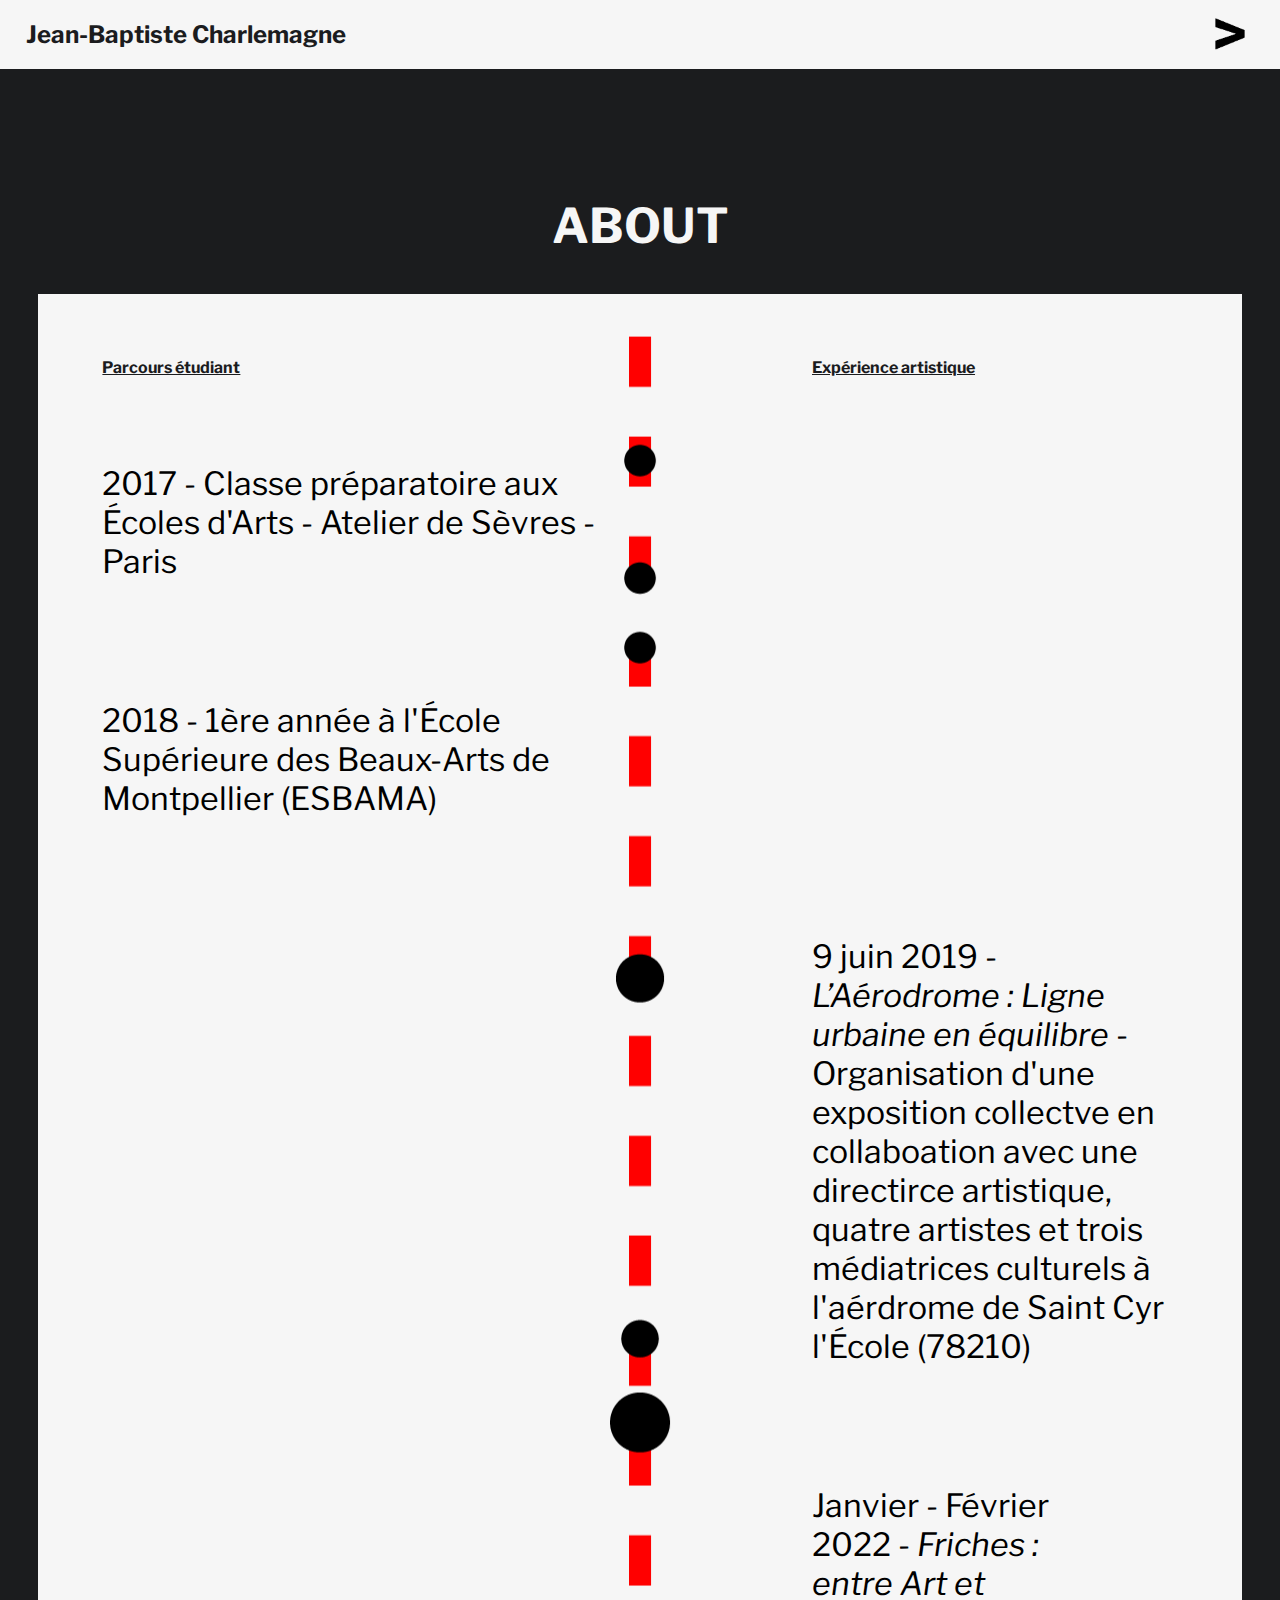
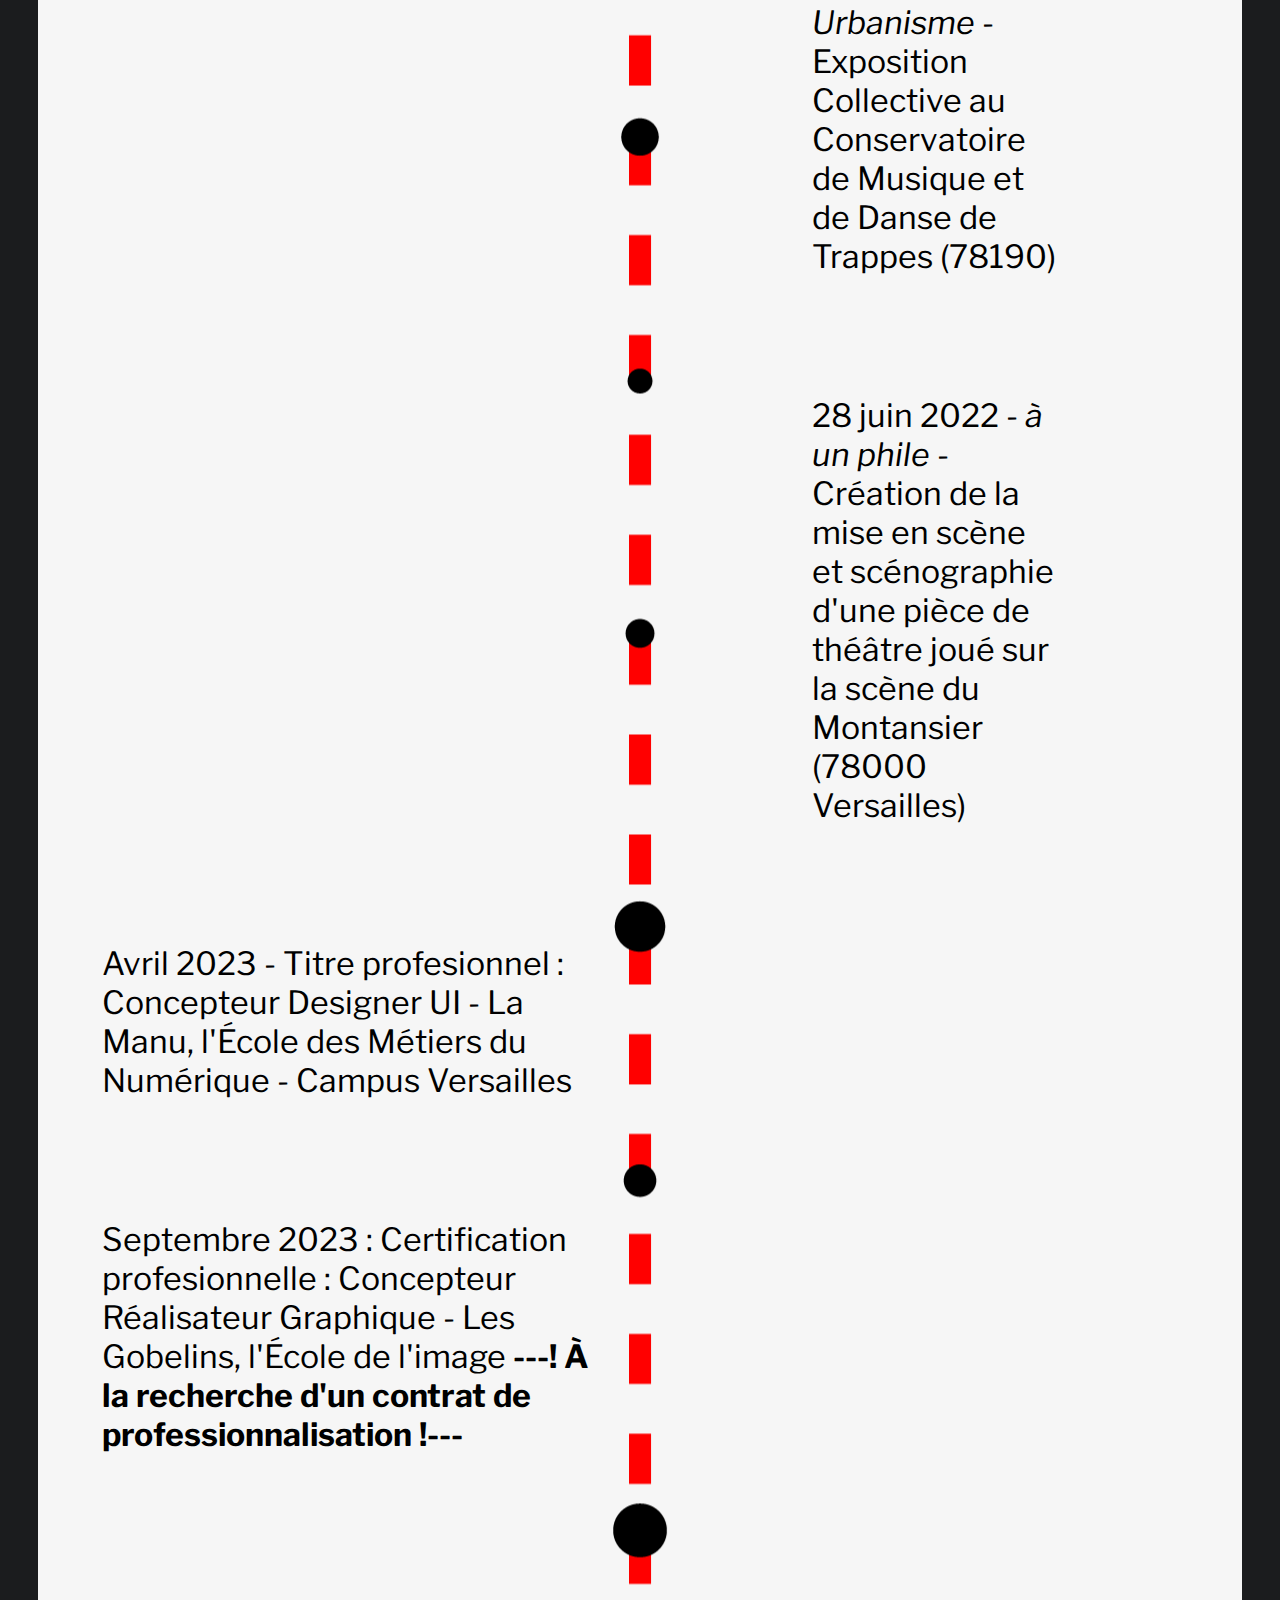
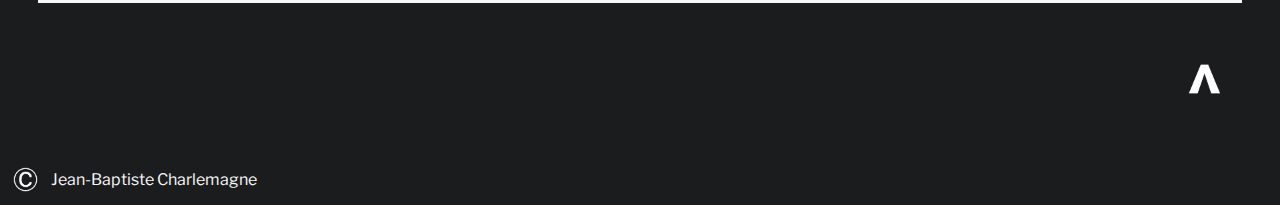
==== about.html @ 055cbf32 "portfolio_import1" ====
<!DOCTYPE html>
<html lang="en">
<head>
    <meta charset="UTF-8">
    <meta http-equiv="X-UA-Compatible" content="IE=edge">
    <meta name="viewport" content="width=device-width, initial-scale=1.0">
    <title>Jean-Baptiste_Charlemagne_ABOUT</title>
    <link rel="icon" type="image/x-icon" href="assets/favicon.png">
    <link rel="preconnect" href="https://fonts.googleapis.com"> 
    <link rel="preconnect" href="https://fonts.gstatic.com" crossorigin> 
    <link href="https://fonts.googleapis.com/css2?family=Libre+Franklin:ital,wght@0,100;0,200;0,300;0,400;0,500;0,600;0,700;0,800;0,900;1,100;1,200;1,300;1,400;1,500;1,600;1,700;1,800;1,900&display=swap" rel="stylesheet">
    <link rel="stylesheet" href="style.css">
</head>
<body id="about">
    <header id="TOP">
        <a class="retourindex" href="index.html"><h1>Jean-Baptiste Charlemagne</h1></a>
        <a href="nav.html">
            <img src="assets/fleches_nav/droite_black.png" alt="cliquer pour ouvrir le menu" class="fleches_nav">
        </a>
    </header>

    <main>
        <h2>ABOUT</h2>
        <div id="about_fond" class="container_about">
            <h2 class="p1 h2_about"><u>Parcours étudiant</u></h2>
            <h2 class="p2 h2_about"><u>Expérience artistique</u></h2>
            <p class="p3">2017 - Classe préparatoire aux Écoles d'Arts - Atelier de Sèvres - Paris</p>
            <p class="p4">2018 - 1ère année à l'École Supérieure des Beaux-Arts de Montpellier (ESBAMA)</p>
            <p class="p5">9 juin 2019 -  <i>L’Aérodrome : Ligne urbaine en équilibre</i> - Organisation d'une exposition collectve en collaboation avec une directirce artistique, quatre artistes et trois médiatrices culturels à l'aérdrome de Saint Cyr l'École (78210)</p>
            <p class="p6">Janvier - Février 2022 - <i>Friches : entre Art et Urbanisme</i> - Exposition Collective au Conservatoire de Musique et de Danse de Trappes (78190)</p>
            <p class="p7">28 juin 2022 - <i>à un phile</i> - Création de la mise en scène et scénographie d'une pièce de théâtre joué sur la scène du Montansier (78000 Versailles)</p>
            <p class="p8">Avril 2023 - Titre profesionnel : Concepteur Designer UI - La Manu, l'École des Métiers du Numérique - Campus Versailles</p>
            <p class="p9">Septembre 2023 : Certification profesionnelle : Concepteur Réalisateur Graphique - Les Gobelins, l'École de l'image <strong>---! À la recherche d'un contrat de professionnalisation !---</strong></p>
        </div>
       
    <footer>
        <a href="#TOP" class="retourHaut">
            <img src="assets/fleches_nav/haut_white.png" alt="cliquer retourner en haut de la page" class="fleches_nav">
        </a>
        <div class="copyright">
            <img src="assets/copyright/copyright_white.png" alt="symobole copyright" class="symboleCopyright">
            <p>Jean-Baptiste Charlemagne</p>
        </div>
    </footer>

        
    </main>
</body>
</html>
---- style.css ----
body {
    padding: 0;
    margin: 0;
    background-color: #1B1C1E;
    font-family: 'Libre Franklin', sans-serif;
    width: 100vw;

}




        /* HEADER TOUTES LES PAGES */

header {
        display: flex;
        justify-content: space-between;
        align-items: center;
        background-color: #F6F6F6;
        padding: 2%;
        height: 2vh;
}

h1 {
        font-size: 1.5rem;
        color: #1B1C1E;
}
    
.fleches_nav {
        width: 50px;
        margin: 1%;
}

@media only screen and (max-width: 400px) { 
	h1 {
        font-size: 0.1em;
    }
    .fleches_nav {
    width: 30px;
    margin: 3%;
    }
}

@media only screen and (max-width : 980px) {
	h1 {
        font-size: 1.5rem;
    }
    .fleches_nav {
    width: 40px;
    margin: 2%;
    }
}


    /* Header : Retour à l'index par jbc */

/* unvisited link */
.retourindex:link {
    color: #1B1C1E;
    text-decoration: none;
}
  
  /* visited link */
.retourindex:visited {
    color: #1B1C1E;
    text-decoration: none;
}
  
  /* mouse over link */
.retourindex:hover {
    color: #1B1C1E;
    text-decoration: none;
}
  
  /* selected link */
.retourindex:active {
    color: #1B1C1E;
    text-decoration: none;
}



        /* INTRO TOUTES LES PAGES */

h2 {
    margin:0;
    margin-top: 10%;
    margin-bottom: 2%;
    padding: 0;
    font-size: 3rem;
    color: #F6F6F6;
    text-align: center;
}

.textePresentation {
    margin:0;
    padding: 0;
    font-size: 1rem;
    color: #F6F6F6;
    text-align: center;
    margin-bottom: 1%;
}

.textePresentation_fin {
    margin-bottom: 10%;
}

h3 {
    color: #F6F6F6;
    margin-left: 22%;
    font-size: 1em;
}





        /* INDEX */

.welcome {
    width: 100vw;
    height: 98vh;
    background-image: url(assets/background_index/background_index.png);
    background-size: contain;
    background-repeat: no-repeat;
    background-position: center;
    opacity: 0.7;
    display: flex;
    justify-content: center;
    align-items: center;
}

.jpgCorner {
    position: absolute;
    background-color:#1B1C1E;
    -webkit-box-shadow: 0px 6px 6px 1px rgba(0,0,0,0.78); 
    box-shadow: 0px 6px 6px 1px rgba(0,0,0,0.78);
    opacity: 0.9;
    width: 50%;
    display: flex;
    flex-direction: column;
    justify-content: center;
    padding: 3%;
    

}

.acceuil_titre {
    color: #F6F6F6;
    font-size: 5em;
    text-align: center;
    margin:0;
}

.acceuil_texte {
    color: #F6F6F6;
    font-size: 1em;
    text-align: center;
}

@media only screen and (max-width: 400px) { 
	.acceuil_titre { 
		font-size: 1em;
	}
}

@media only screen and (max-width : 980px) {
    .acceuil_titre { 
		font-size: 2em;
	}
}










        /* NAV */

nav {
    background-color: #1B1C1E;
    display: flex;
    align-items: center;
    justify-content: center;
}

a {
    color: #F6F6F6;
}

a:link {
    text-decoration: none;
    color: #F6F6F6;
}

ul {
    list-style-type: none;
    display: flex;
    flex-direction: column;
    font-size: 5rem;
    text-align: center;
    line-height: 5rem;
}

/* hover link */
.navlink:hover {
  font-size: 7rem;  
}

/* visited link */
.navlink:visited {
    color: #F6F6F6;
}
  
/* mouse over link */
.navlink:hover {
    color: #F6F6F6;
}
  
/* selected link */
.navlink:active {
color: #F6F6F6;
}

@media only screen and (max-width: 400px) { 
	ul { 
		font-size: 1em;
        line-height: 1em;
	}
    .navlink:hover {
        font-size: 2rem;  
      }
}

@media only screen and (max-width : 980px) {
    ul { 
		font-size: 2em;
        line-height: 1em;
	}
    .navlink:hover {
        font-size: 3rem;  
      }
}







        /* PAGE AUTOPILOTE */

#fond_autopilote {    
    background-image: url(assets/autopilote/fond_autopilote.png);
    background-size: contain;
    background-repeat: repeat;
}


/* Page Autopilote grille flexbox */

img {
  width: 98%;
  margin: 1%;
}

.container {
    display: flex;
    margin-left: 10%;
    margin-right: 10%;
}

.colonneGauche {
    display: flex;
    flex-direction: column;
    padding-bottom: 33%;
}

.colonneDroite {
    display: flex;
    flex-direction: column;
    margin-left: 1%;
}

.a2 , .a3 , .a6  , .a8, .a9 {
    margin-top: 55%;
}

.a1 , .a4 , .a5, .a7, .a10 {
    margin-top: 20%;
}











        /* PAGE UTOPIE */

.main_utopie {
    background-color: #1A0635;
    background-size:auto;
    background-repeat: repeat;
}

#main_utopie {
    background-image: url(assets/utopie/fond_utopie.png);
    background-size: contain;
    background-repeat: repeat;
    margin-bottom: 10%;
}

.bois , .eau , .arches2 {
     margin-bottom: 20%;
}

.fontaines2 {
    margin-bottom: 7%;
}

.legendes {
    font-style: italic;
    color: #F6F6F6;
    text-align: center;
    font-size: 0.7rem;
    margin: 5%;
}

.legendes_fontaines {
    transform: translateY(55px);
}

.tableaux {
    width: 90%;
    margin-left: 5%;
    margin-right: 5%;
}

.recherches {
    width: 33%;
    margin-left: 27%;

}

.recherches2 {
    margin-left: 44%;
}


.arches {
    display: grid;
    grid-template-columns: 50%  50%;
    grid-template-rows: 1fr 1fr;
    grid-row-gap: 2%;
    margin-left: 5%;
    margin-right: 5%;
}

.tableaux_arches_1 {
    grid-column: 1;
    grid-row: 1;
}

.tableaux_arches_2 {
    grid-column: 2;
    grid-row: 2;
    margin-left: -33px;
    margin-bottom: 4%;
}


.fontaines {
    display: flex;
    justify-content: center;
}

.tableaux_fontaine {
    width: 45%;
}


.tableaux_fontaine_1 {
    transform: translateY(66px);
}











        /* Page hellPosters */

.fond_autopilote {    
    background-image: url(assets/hellPosters/fond_hellPosters.png);
    background-size: contain;
    background-repeat: repeat;
}

.hellPosters_grid {
    display: grid;
    grid-template-columns: 50%  50%;
    grid-template-rows: 1fr 1fr;
    grid-row-gap: 1%;
    grid-column-gap: 2%;
    margin-left: 15%;
    margin-right: 15%;
    margin-bottom: 15%;
}

.y1 {
    grid-column: 1/2;
    grid-row: 1;
}

.y2 {
    grid-column: 2/2;
    grid-row: 1;
}

.y3 {
    grid-column: 1/2;
    grid-row: 2;
}

.y4 {
    grid-column: 2/2;
    grid-row: 2;
}

.y5 {
    grid-column: 1/2;
    grid-row: 3;
}

.y6 {
    grid-column: 2/2;
    grid-row: 3;
}

.y7 {
    grid-column: 1/2;
    grid-row: 4;
    height: 100%;
}

.y8 {
    grid-column: 2/2;
    grid-row: 4;
}

.y9 {
    grid-column: 1/2;
    grid-row: 5;
}

.y10 {
    grid-column: 2/2;
    grid-row: 5;
}


















        /* CONTACT */

.icons {
    width: 4%;
    margin-left: 15%;
}

.contact {
    display: flex;
    align-items: center;
    margin-left: 11%;
}

.contact_fin {
    margin-bottom: 10%;
}

.texteContact {
    margin:0;
    padding: 0;
    font-size: 1rem;
    line-height: 3rem;
    color: #F0FFFF;
    text-align:center;
    margin-bottom: 5%;
    margin-top: 1%;
}

/* unvisited link */
.link_reseaux:link {
    color: #F0FFFF;
    text-decoration: underline;
  }
  
  /* visited link */
  .link_reseaux:visited {
    color: #F0FFFF;
    text-decoration: none;
  }
  
  /* mouse over link */
  .link_reseaux:hover {
    color: #F0FFFF;
    text-decoration: none;
  }
  
  /* selected link */
  .link_reseaux:active {
    color: #F0FFFF;
    text-decoration: none;
  }

@media only screen and (max-width: 400px) { 
	.icons { 
		width: 5%;
	}
    .link_reseaux {
        font-size: 0.2rem;
    }
}

@media only screen and (max-width : 980px) {
    .icons { 
		width: 5%;
	}
}











        /* ABOUT */


#about_fond {
    background-color: #F6F6F6;
    background-image: url(assets/ligneBus_about/ligneBus_about_2.png);
    background-position: center;
}



.container_about {
    display: grid;
    align-items: center;
    grid-template-columns: 33% 33% 33%;
    grid-template-rows: 1fr 1fr 1fr;
    grid-row-gap: 2%;
    margin: 3%;
    padding: 5%;
}

.h2_about {
    color: #1B1C1E;
    text-align: left;
    padding: 0;
    margin: 0;
}


.p1 {
    grid-column: 1/3;
    grid-row: 1;
    font-size: 1em;
    width: 100%;
}

.p2 {
    grid-column: 3/3;
    grid-row: 1;
    font-size: 1em;
    width: 100%;
}

.p3 {
    grid-column: 1/3;
    grid-row: 2;
    font-size: 2em;
    width: 70%;
}

.p4 {
    grid-column: 1/3;
    grid-row: 3;
    font-size: 2em;
    width: 70%;
}

.p5 {
    grid-column: 3/3;
    grid-row: 4;
    font-size: 2em;
    width: 70;
}

.p6 {
    grid-column: 3/3;
    grid-row: 5;
    font-size: 2em;
    width: 70%;

}

.p7 {
    grid-column: 3/3;
    grid-row: 6;
    font-size: 2em;
    width: 70%;
}

.p8 {
    grid-column: 1/3;
    grid-row: 7;
    font-size: 2em;
    width: 70%;
}

.p9 {
    grid-column: 1/3;
    grid-row: 8;
    font-size: 2em;
    width: 70%;
    margin-bottom: 44%;
}



@media only screen and (max-width: 400px) { 
	.p1 , .p2 , .p3 , .p4 , .p5 , .p6 , .p7 { 
		font-size: 0.5em;
	}
   
}

@media only screen and (max-width : 980px) {
    .p1 , .p2 , .p3 , .p4 , .p5 , .p6 , .p7 { 
		font-size: 1em;
	}
}




        /* FOOTER TOUTES LES PAGES */

.retourHaut {
    margin: 3%;
    display: flex;
    justify-content: flex-end;
}

.symboleCopyright {
    width: 25px;
    height: 25px;
    margin: 1%;
}

.copyright {
    display: flex;
    justify-content: flex-start;
    align-items: center;
    color: #F6F6F6;
}
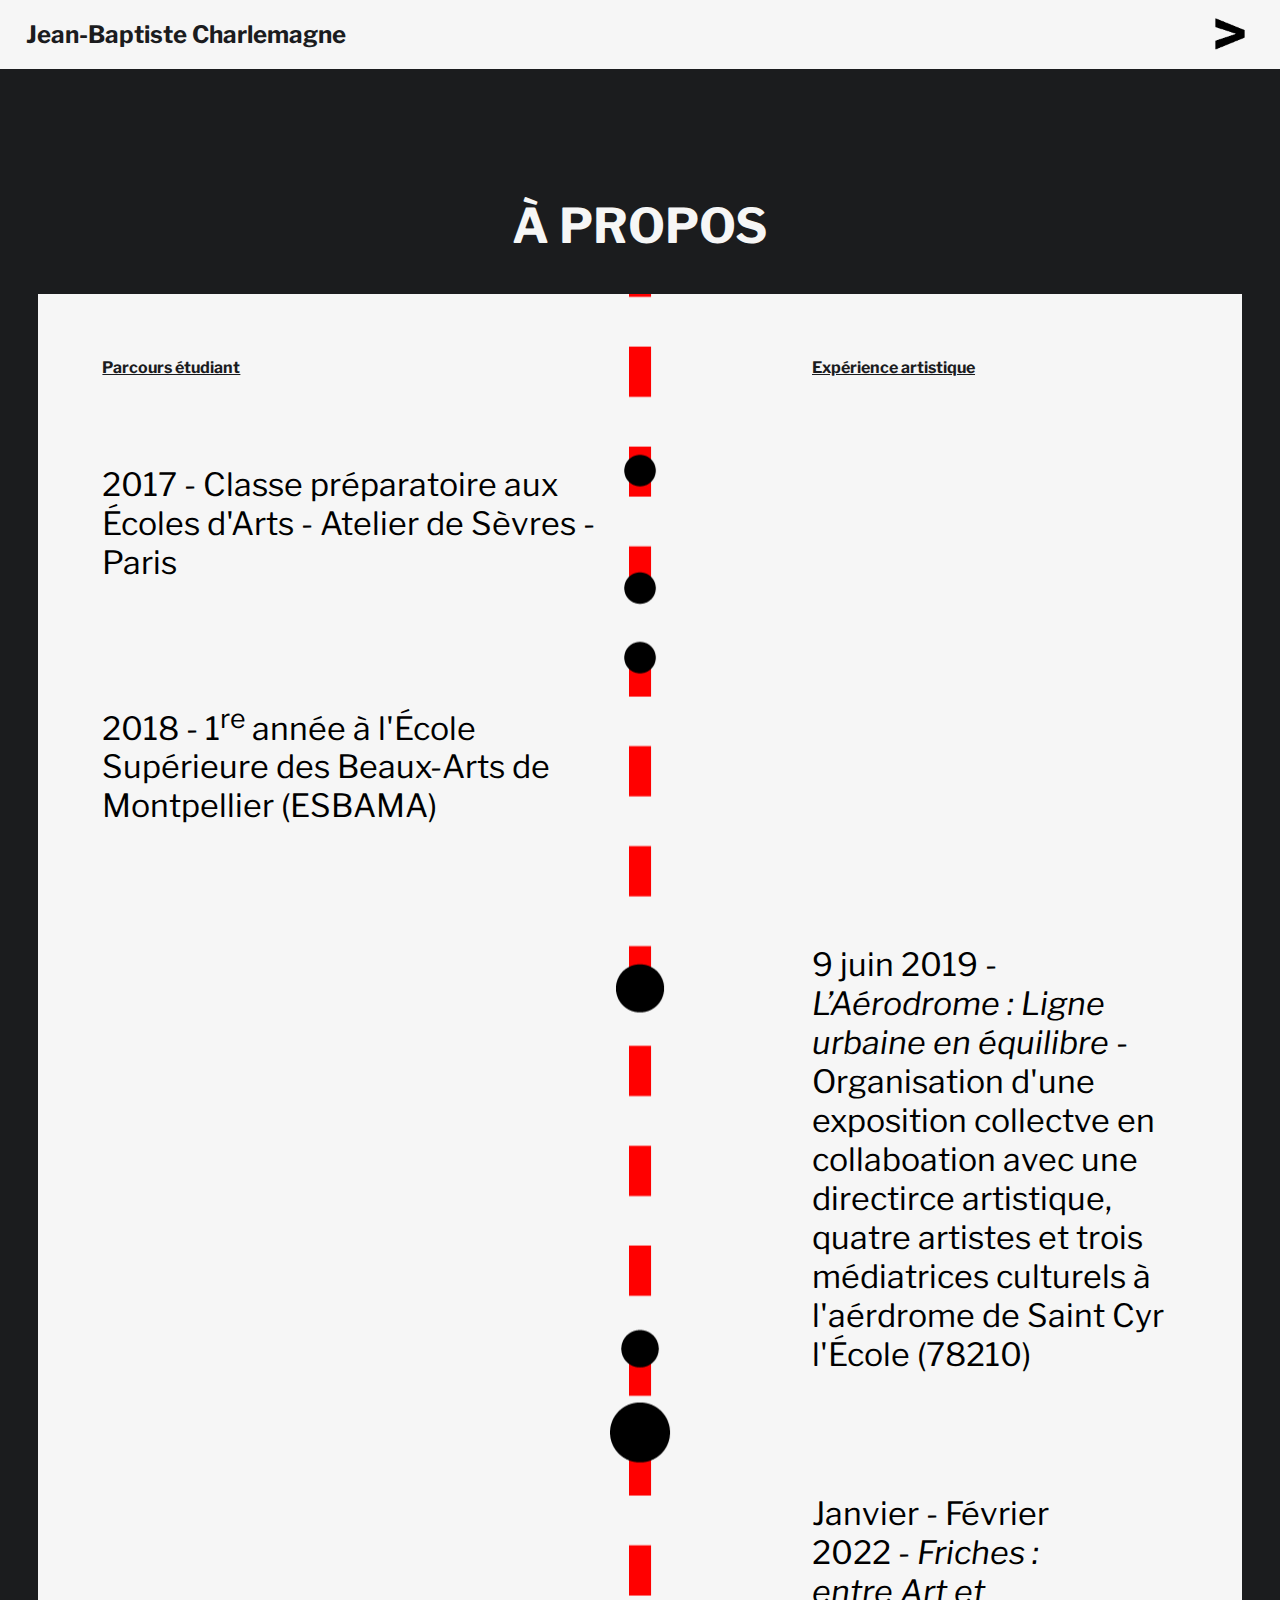
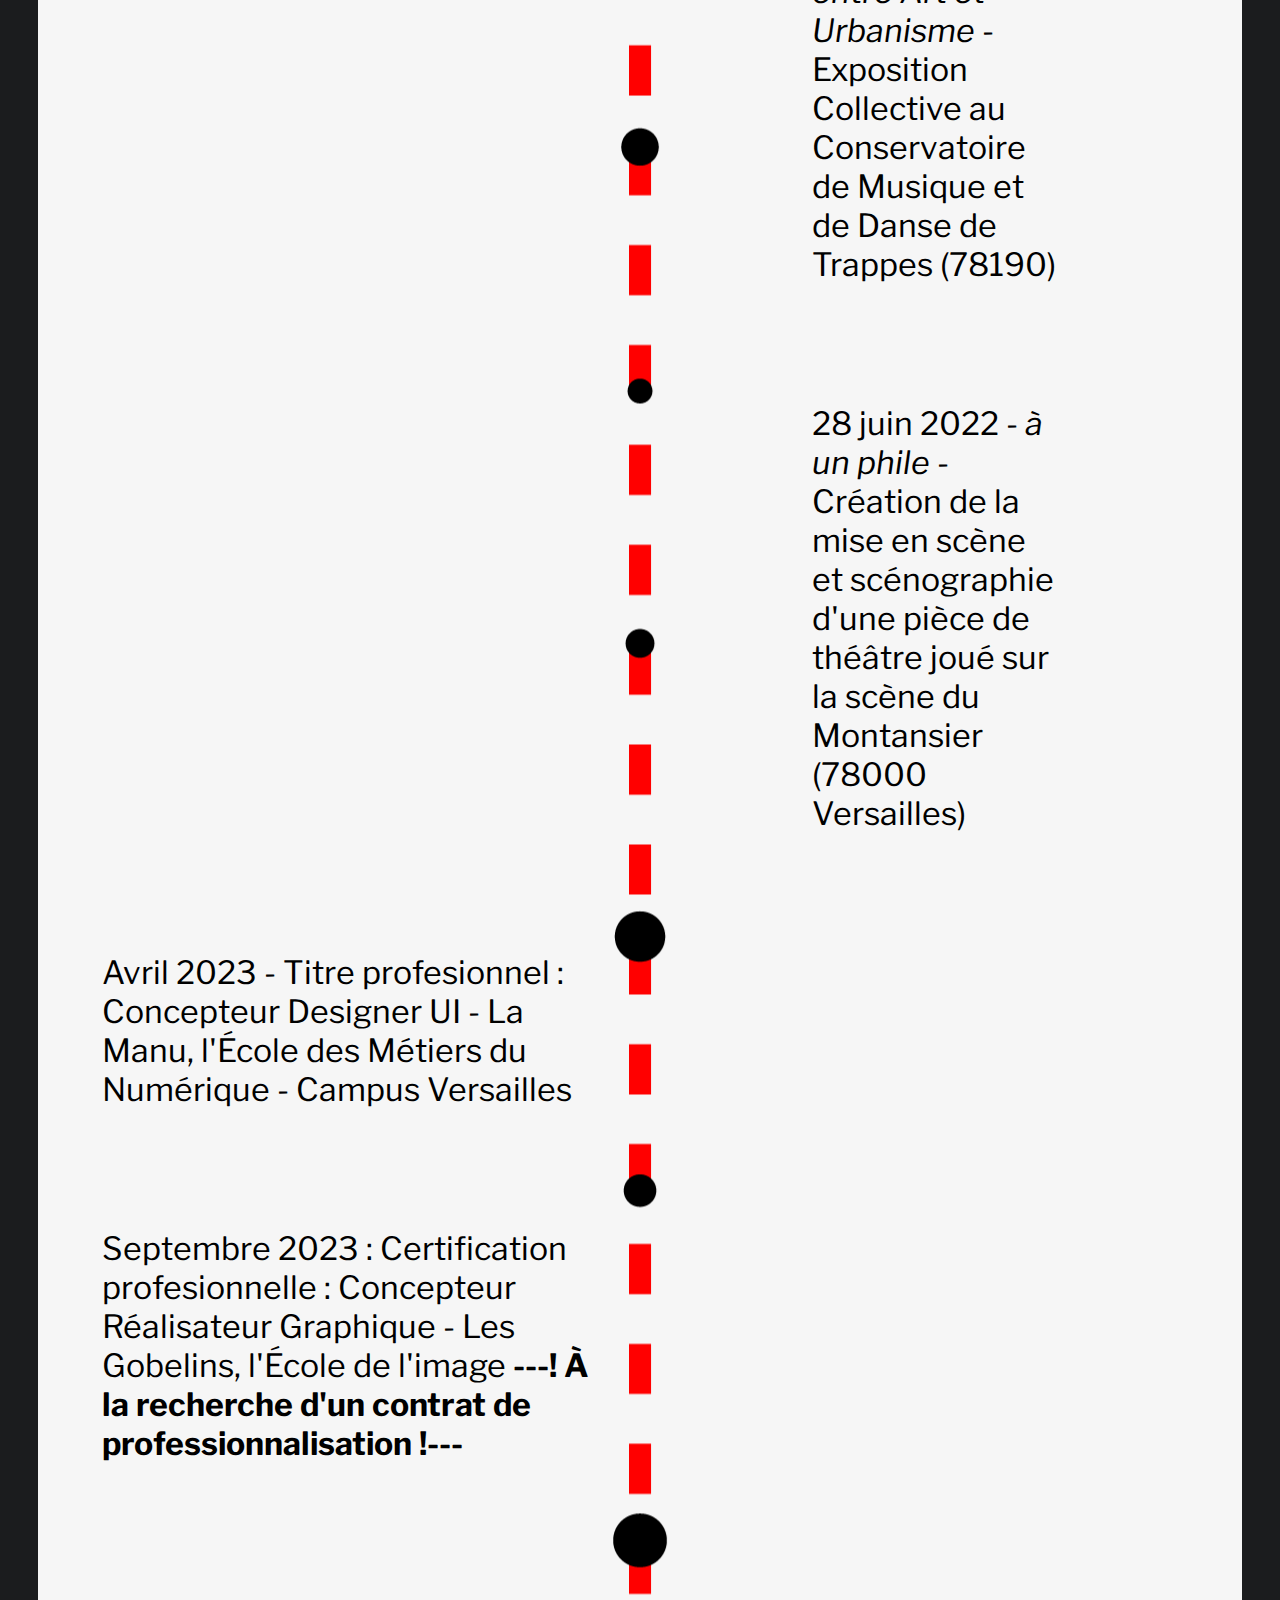
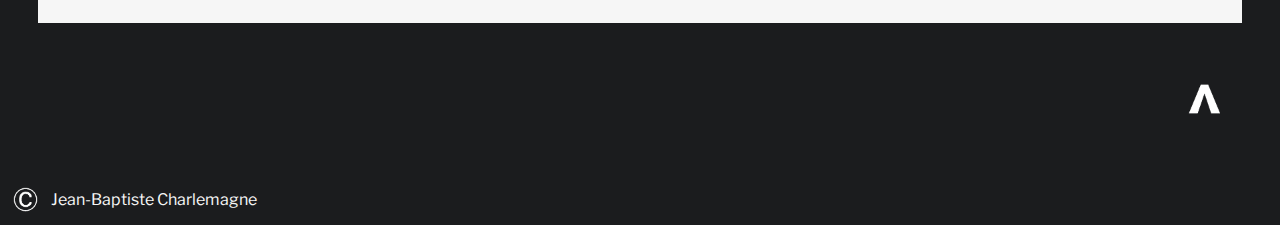
==== commit 993a359e: "changement titre about" ====
--- a/about.html
+++ b/about.html
@@ -20,12 +20,12 @@
     </header>
 
     <main>
-        <h2>ABOUT</h2>
+        <h2>À PROPOS</h2>
         <div id="about_fond" class="container_about">
             <h2 class="p1 h2_about"><u>Parcours étudiant</u></h2>
             <h2 class="p2 h2_about"><u>Expérience artistique</u></h2>
             <p class="p3">2017 - Classe préparatoire aux Écoles d'Arts - Atelier de Sèvres - Paris</p>
-            <p class="p4">2018 - 1ère année à l'École Supérieure des Beaux-Arts de Montpellier (ESBAMA)</p>
+            <p class="p4">2018 - 1<sup>re</sup> année à l'École Supérieure des Beaux-Arts de Montpellier (ESBAMA)</p>
             <p class="p5">9 juin 2019 -  <i>L’Aérodrome : Ligne urbaine en équilibre</i> - Organisation d'une exposition collectve en collaboation avec une directirce artistique, quatre artistes et trois médiatrices culturels à l'aérdrome de Saint Cyr l'École (78210)</p>
             <p class="p6">Janvier - Février 2022 - <i>Friches : entre Art et Urbanisme</i> - Exposition Collective au Conservatoire de Musique et de Danse de Trappes (78190)</p>
             <p class="p7">28 juin 2022 - <i>à un phile</i> - Création de la mise en scène et scénographie d'une pièce de théâtre joué sur la scène du Montansier (78000 Versailles)</p>
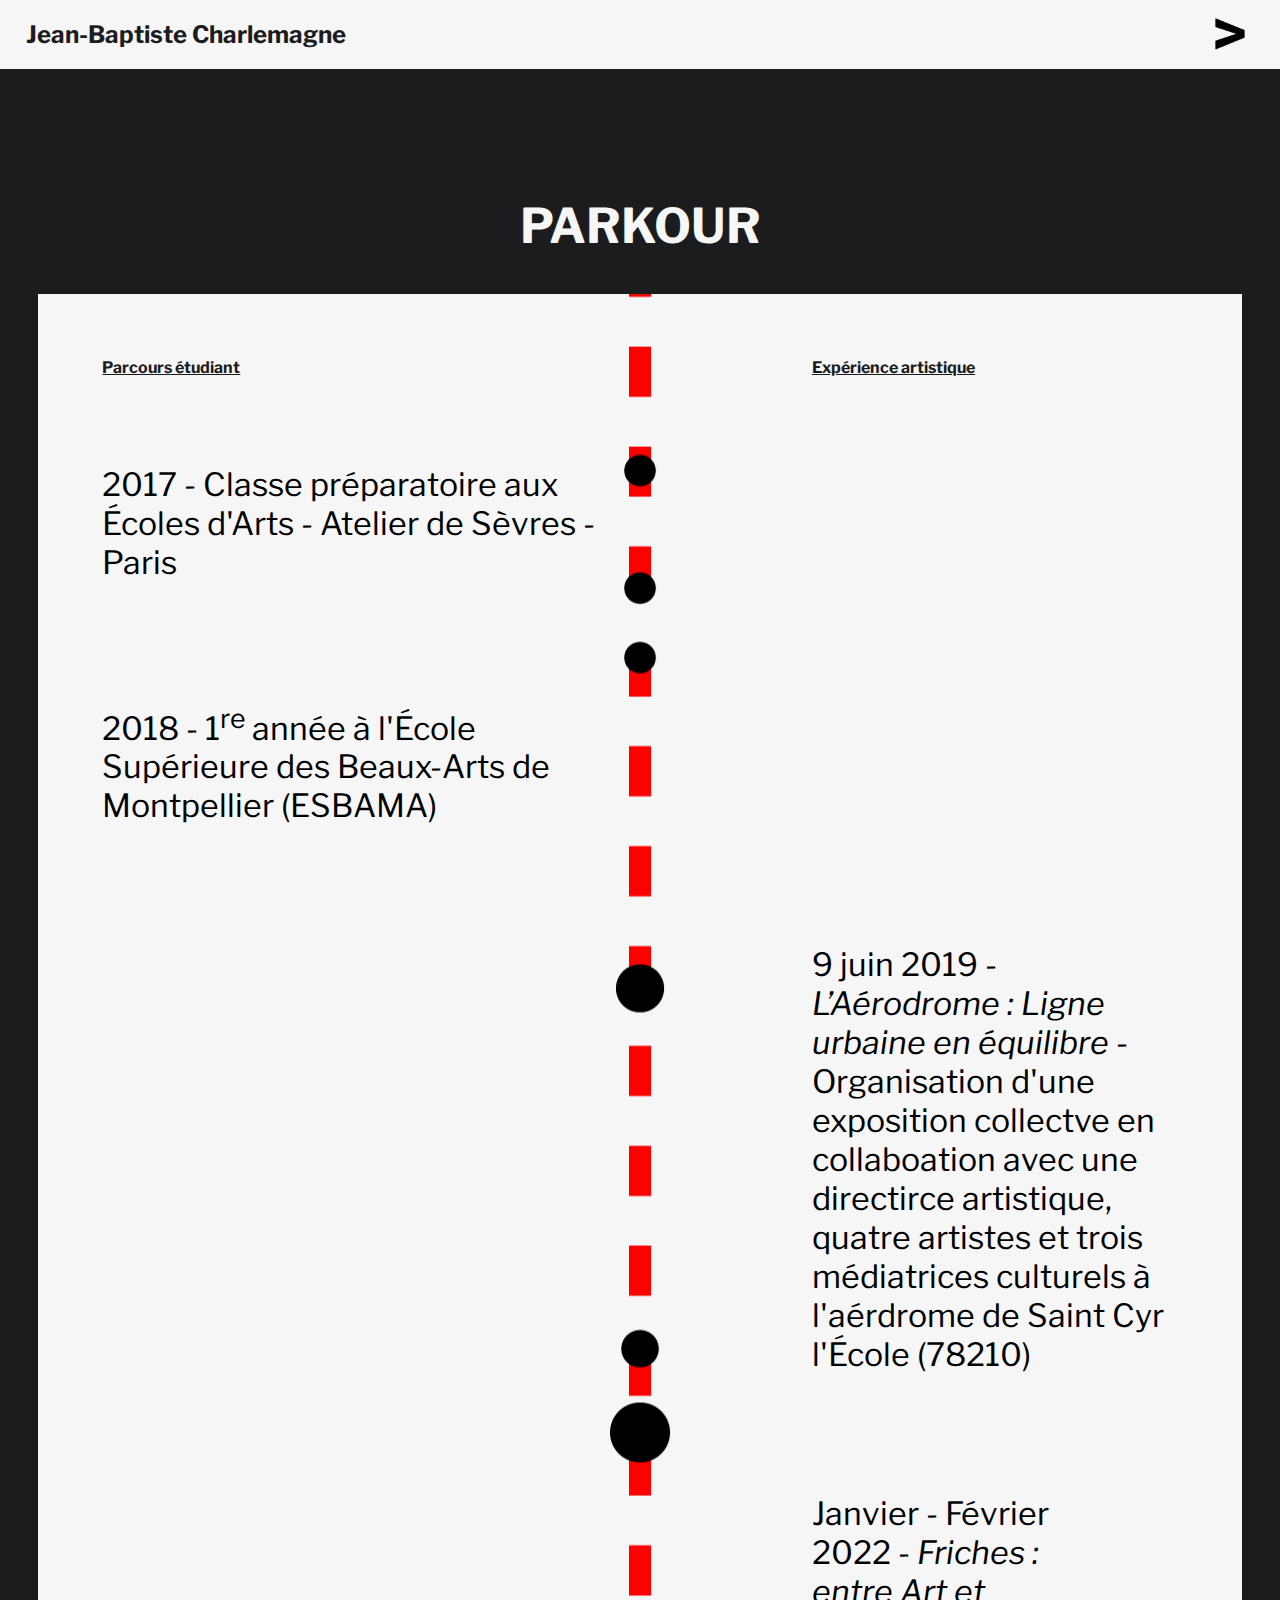
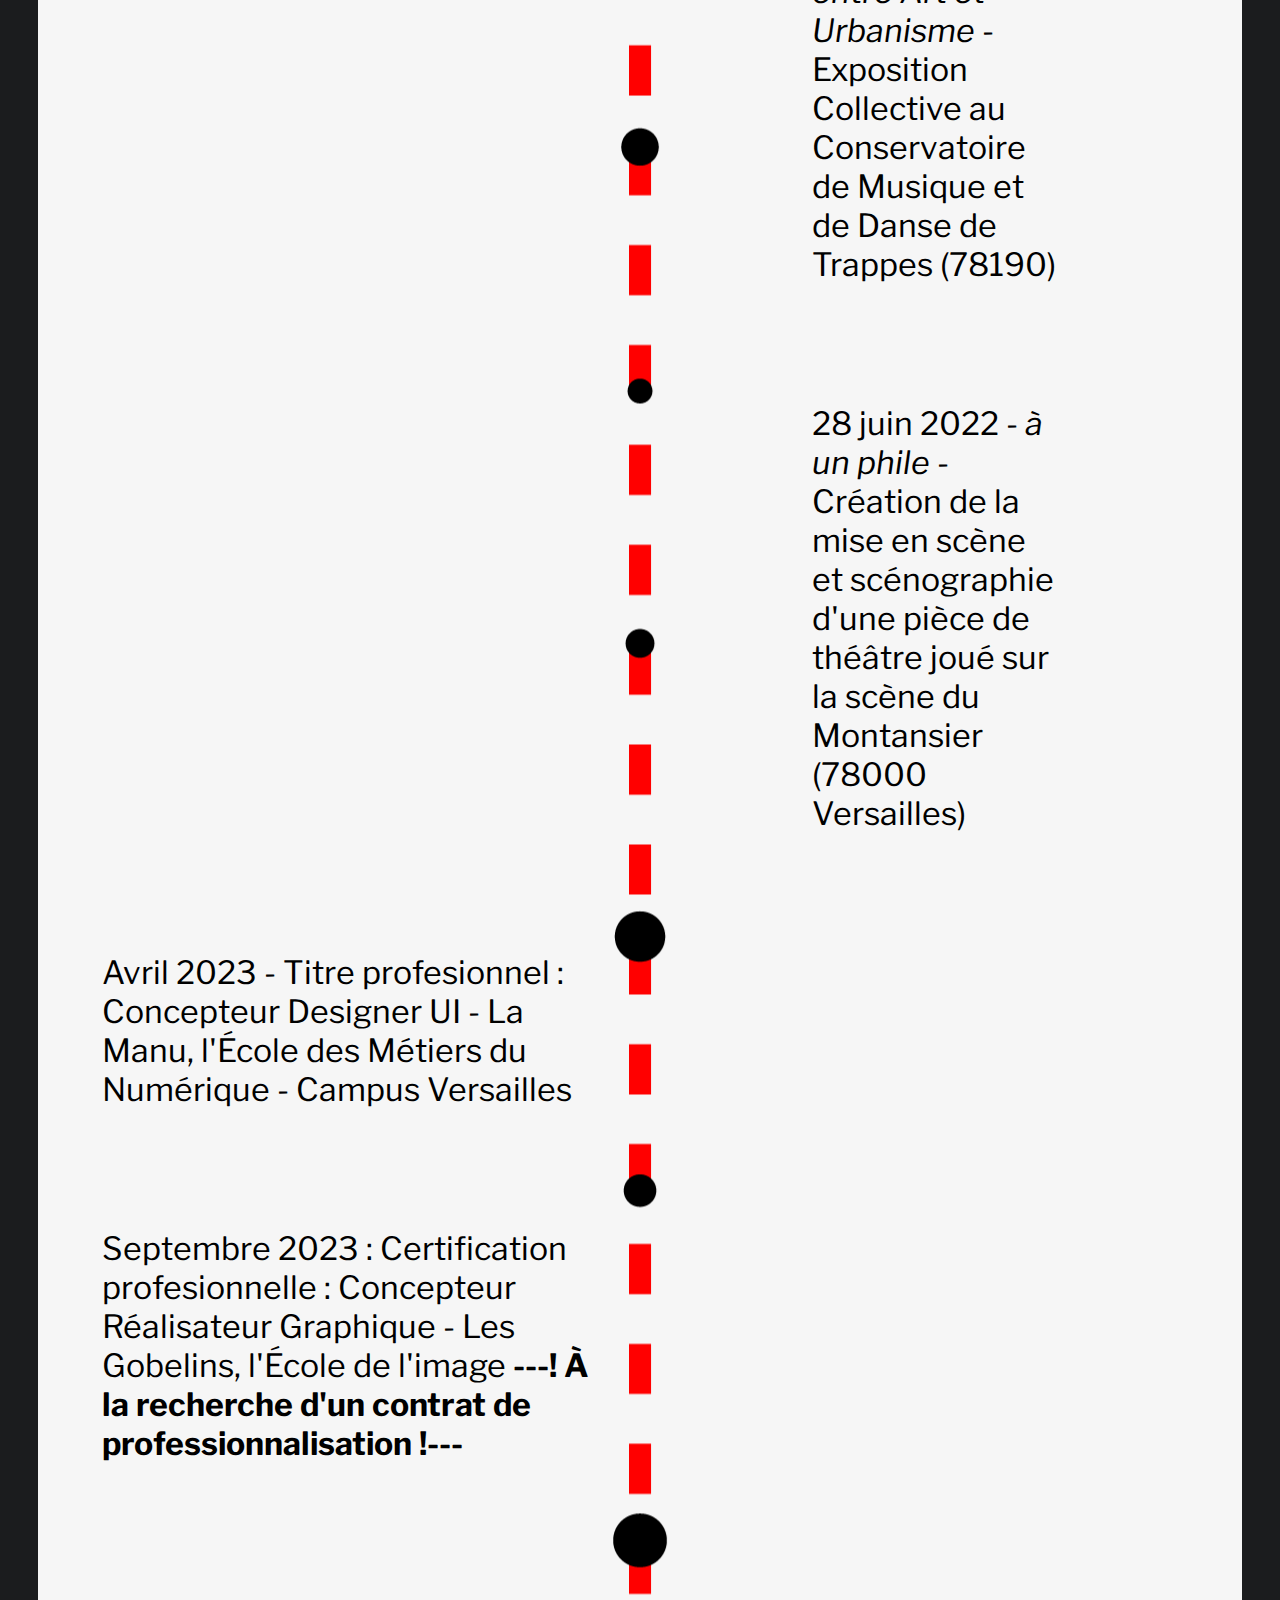
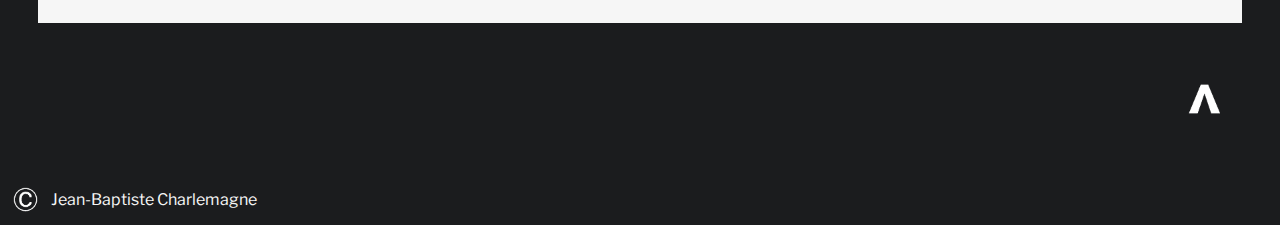
==== commit 77a5beeb: "modif parkour" ====
--- a/about.html
+++ b/about.html
@@ -20,7 +20,7 @@
     </header>
 
     <main>
-        <h2>À PROPOS</h2>
+        <h2>PARKOUR</h2>
         <div id="about_fond" class="container_about">
             <h2 class="p1 h2_about"><u>Parcours étudiant</u></h2>
             <h2 class="p2 h2_about"><u>Expérience artistique</u></h2>
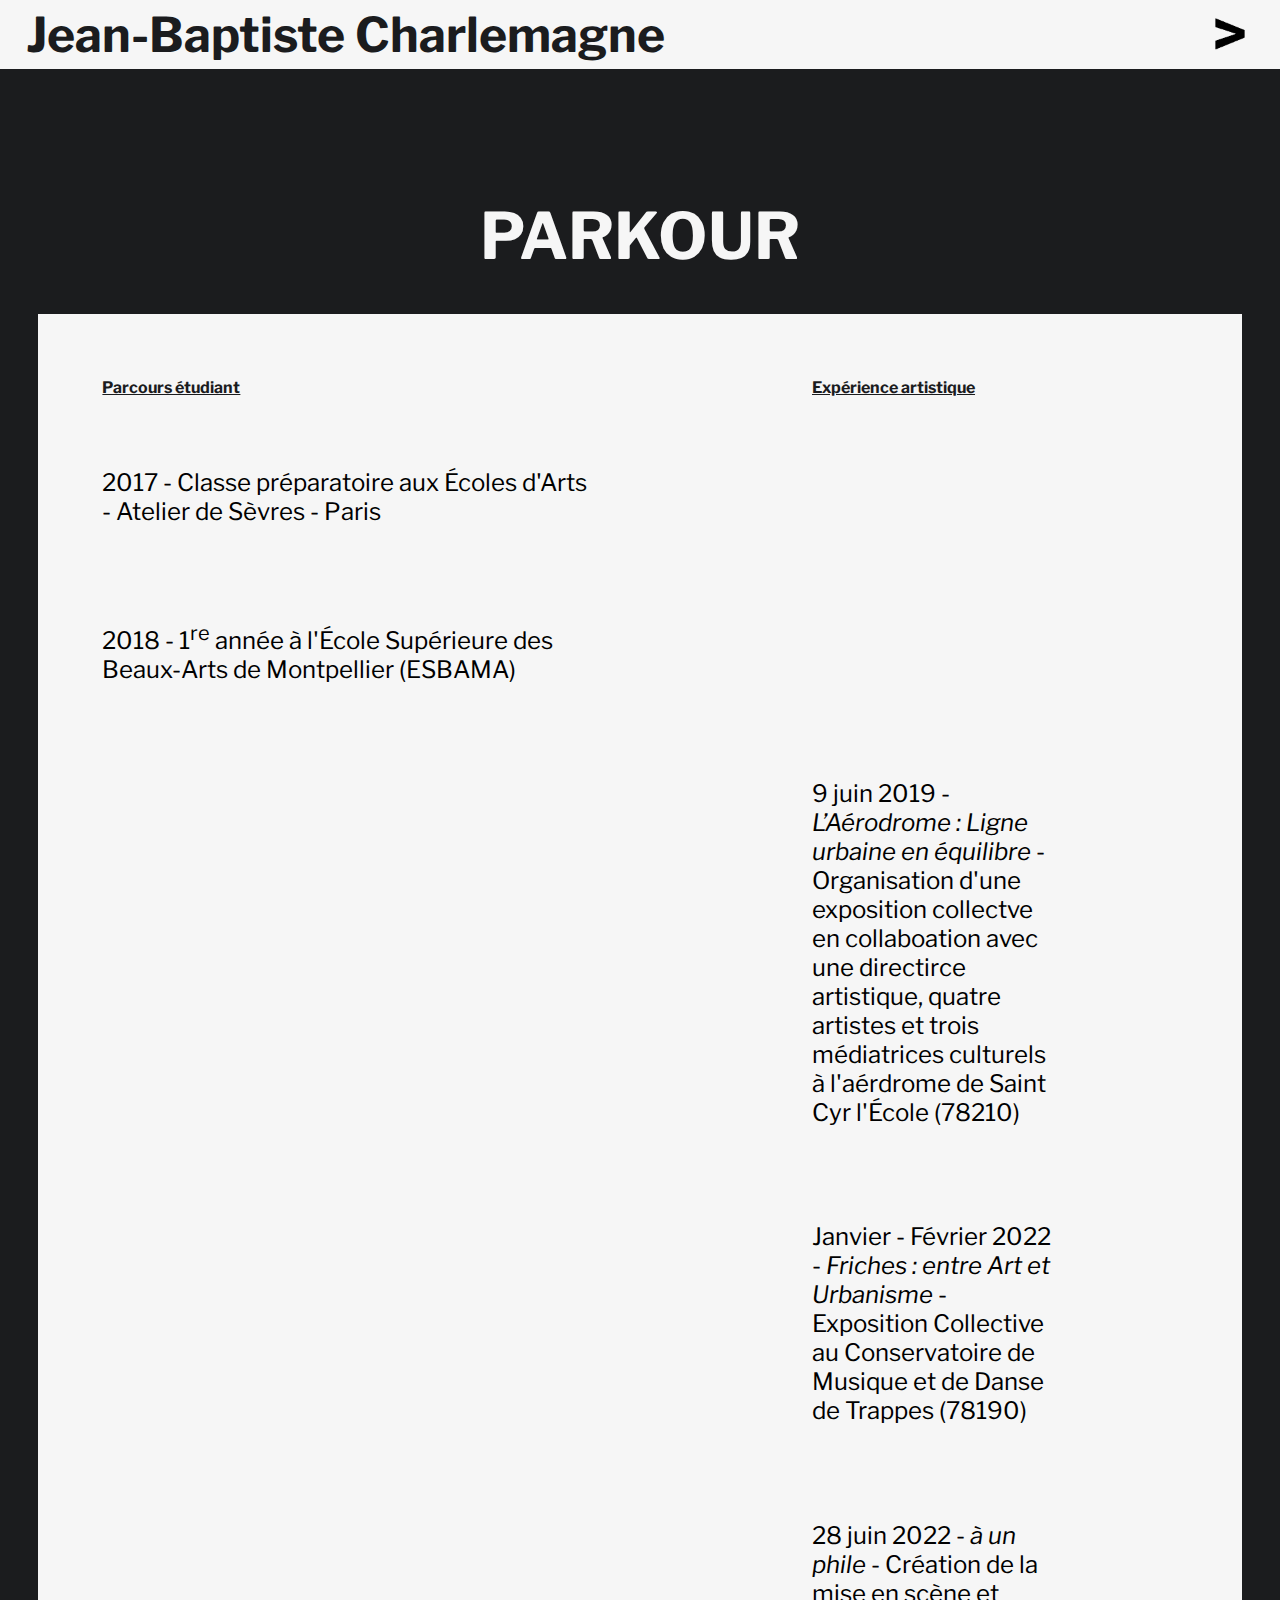
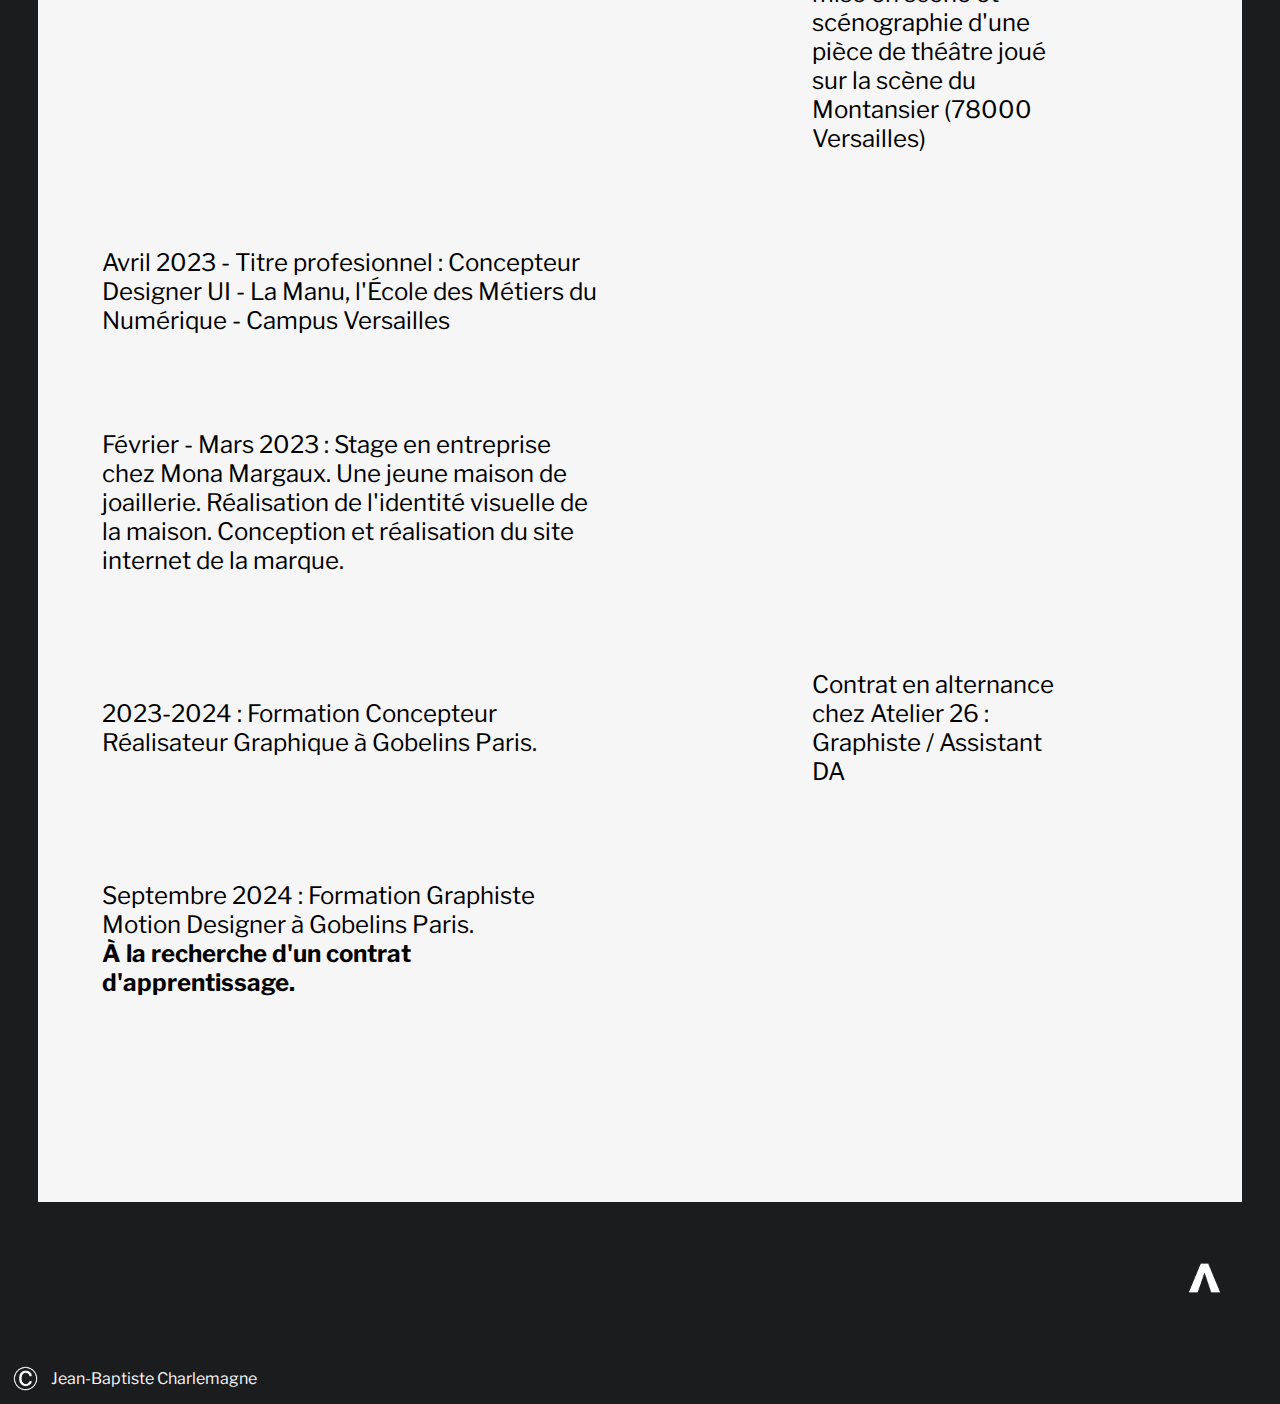
==== commit 12a0f895: "update 2024" ====
--- a/about.html
+++ b/about.html
@@ -30,7 +30,10 @@
             <p class="p6">Janvier - Février 2022 - <i>Friches : entre Art et Urbanisme</i> - Exposition Collective au Conservatoire de Musique et de Danse de Trappes (78190)</p>
             <p class="p7">28 juin 2022 - <i>à un phile</i> - Création de la mise en scène et scénographie d'une pièce de théâtre joué sur la scène du Montansier (78000 Versailles)</p>
             <p class="p8">Avril 2023 - Titre profesionnel : Concepteur Designer UI - La Manu, l'École des Métiers du Numérique - Campus Versailles</p>
-            <p class="p9">Septembre 2023 : Certification profesionnelle : Concepteur Réalisateur Graphique - Les Gobelins, l'École de l'image <strong>---! À la recherche d'un contrat de professionnalisation !---</strong></p>
+            <p class="p9">Février - Mars 2023 : Stage en entreprise chez Mona Margaux. Une jeune maison de joaillerie. Réalisation de l'identité visuelle de la maison. Conception et réalisation du site internet de la marque.</p>
+            <p class="p10">2023-2024 : Formation Concepteur Réalisateur Graphique à Gobelins Paris.</p>
+            <p class="p11">Contrat en alternance chez Atelier 26 : Graphiste / Assistant DA</p>
+            <p class="p12">Septembre 2024 : Formation Graphiste Motion Designer à Gobelins Paris.<br><strong>À la recherche d'un contrat d'apprentissage.</strong></p>
         </div>
        
     <footer>
@@ -39,7 +42,7 @@
         </a>
         <div class="copyright">
             <img src="assets/copyright/copyright_white.png" alt="symobole copyright" class="symboleCopyright">
-            <p>Jean-Baptiste Charlemagne</p>
+            <p class="JBC_copyright">Jean-Baptiste Charlemagne</p>
         </div>
     </footer>
 
--- a/style.css
+++ b/style.css
@@ -23,7 +23,7 @@
 }
 
 h1 {
-        font-size: 1.5rem;
+        font-size: 3rem;
         color: #1B1C1E;
 }
     
@@ -32,9 +32,15 @@
         margin: 1%;
 }
 
+.menu {
+    color : #1B1C1E;
+    font-weight: 800;
+}
+
+
 @media only screen and (max-width: 400px) { 
 	h1 {
-        font-size: 0.1em;
+        font-size: 1.3rem;
     }
     .fleches_nav {
     width: 30px;
@@ -42,15 +48,6 @@
     }
 }
 
-@media only screen and (max-width : 980px) {
-	h1 {
-        font-size: 1.5rem;
-    }
-    .fleches_nav {
-    width: 40px;
-    margin: 2%;
-    }
-}
 
 
     /* Header : Retour à l'index par jbc */
@@ -88,7 +85,7 @@
     margin-top: 10%;
     margin-bottom: 2%;
     padding: 0;
-    font-size: 3rem;
+    font-size: 4rem;
     color: #F6F6F6;
     text-align: center;
 }
@@ -97,9 +94,10 @@
     margin:0;
     padding: 0;
     font-size: 1rem;
+    line-height: 1.5rem;
     color: #F6F6F6;
     text-align: center;
-    margin-bottom: 1%;
+    margin-bottom: 3%;
 }
 
 .textePresentation_fin {
@@ -109,10 +107,33 @@
 h3 {
     color: #F6F6F6;
     margin-left: 22%;
-    font-size: 1em;
-}
-
-
+    font-size: 1.5em;
+}
+
+@media only screen and (min-width: 400px) and (max-width : 980px) {
+    h2 {
+        font-size: 3rem;
+    }
+    h3 { 
+		font-size: 1rem;
+	}
+    .textePresentation {
+        font-size: 0.9rem;
+        line-height: 1rem;
+    }
+}
+
+@media only screen and (max-width: 400px) { 
+	h2 {
+        font-size: 2rem;
+    }h3 { 
+		font-size: 1rem;
+	} 
+    .textePresentation {
+        font-size: 0.7rem;
+        line-height: 0.9rem;
+    }
+}
 
 
 
@@ -159,22 +180,66 @@
     text-align: center;
 }
 
+@media only screen and (min-width: 400px) and (max-width : 980px) {
+    .acceuil_titre { 
+		font-size: 4em;
+	}
+}
+
+
 @media only screen and (max-width: 400px) { 
 	.acceuil_titre { 
-		font-size: 1em;
-	}
-}
-
-@media only screen and (max-width : 980px) {
-    .acceuil_titre { 
-		font-size: 2em;
-	}
-}
-
-
-
-
-
+		font-size: 3rem;
+	}
+    .jpgCorner {
+        width: 70%;
+    }
+}
+
+
+.marquee {
+    position: relative;
+    width: 100%;
+    height: 80px;
+    overflow-x: hidden;
+    background-color: black;
+    color: white;
+    display: flex;
+    align-items: center;
+  
+  }
+  
+  .track {
+    position: absolute;
+    white-space: nowrap;
+    will-change: transform;
+    animation: marquee 15s linear infinite;
+  }
+  
+  span {
+    margin-inline-end: 50px;
+    font-size: 3em;
+    font-family: 'Montserrat', sans-serif;
+    margin-top: 3px;
+  }
+  
+  @keyframes marquee {
+    from { transform: translateX(0); }
+    to { transform: translateX(-50%); }
+  }
+
+  @media only screen and (max-width: 400px) {
+    .marquee {
+         height: 50px;
+    }
+    span {
+        font-size: 1.5em;
+    }
+  }
+
+.menu {
+    color: black!important;
+}
 
 
 
@@ -202,9 +267,11 @@
     list-style-type: none;
     display: flex;
     flex-direction: column;
+    justify-content: center;
     font-size: 5rem;
     text-align: center;
     line-height: 5rem;
+    padding: 0;
 }
 
 /* hover link */
@@ -227,26 +294,28 @@
 color: #F6F6F6;
 }
 
-@media only screen and (max-width: 400px) { 
-	ul { 
-		font-size: 1em;
-        line-height: 1em;
+
+@media only screen and (min-width: 400px) and (max-width : 980px) {
+    ul { 
+		font-size: 4rem;
+        line-height: 4rem;
+
 	}
     .navlink:hover {
-        font-size: 2rem;  
+        font-size: 6rem;  
       }
 }
 
-@media only screen and (max-width : 980px) {
-    ul { 
-		font-size: 2em;
-        line-height: 1em;
-	}
-    .navlink:hover {
-        font-size: 3rem;  
+@media only screen and (max-width: 400px) {
+    ul {
+        font-size: 2.7rem;
+        line-height: 2.5rem;
+
+    }
+      .navlink:hover {
+        font-size: 3.2rem;  
       }
 }
-
 
 
 
@@ -338,6 +407,7 @@
 
 .legendes_fontaines {
     transform: translateY(55px);
+    margin-bottom: 33%;
 }
 
 .tableaux {
@@ -394,6 +464,19 @@
 }
 
 
+@media only screen and (min-width: 400px) and (max-width : 980px) {
+    .legendes { 
+		font-size: 0.7em;
+    
+	}
+}
+
+@media only screen and (max-width: 400px) { 
+	.legendes { 
+		font-size: 0.5em;
+    
+	}  
+}
 
 
 
@@ -524,38 +607,52 @@
     text-decoration: underline;
   }
   
-  /* visited link */
-  .link_reseaux:visited {
+/* visited link */
+.link_reseaux:visited {
     color: #F0FFFF;
     text-decoration: none;
-  }
-  
-  /* mouse over link */
-  .link_reseaux:hover {
+    }
+
+/* mouse over link */
+.link_reseaux:hover {
     color: #F0FFFF;
     text-decoration: none;
-  }
-  
-  /* selected link */
-  .link_reseaux:active {
+    }
+
+/* selected link */
+.link_reseaux:active {
     color: #F0FFFF;
     text-decoration: none;
-  }
+    }
 
 @media only screen and (max-width: 400px) { 
 	.icons { 
-		width: 5%;
+		width: 7%;
+        margin: 3%;
 	}
     .link_reseaux {
-        font-size: 0.2rem;
-    }
-}
-
-@media only screen and (max-width : 980px) {
+        font-size: 0.8rem;
+    }
+    .texteContact {
+        font-size: 0.7rem;
+        line-height: 1rem;
+        padding: 10%;
+    }
+}
+
+@media only screen and (min-width: 400px) and (max-width : 980px) {
     .icons { 
 		width: 5%;
 	}
-}
+    .link_reseaux {
+        font-size: 1rem;
+        line-height: 1.2rem;
+    }
+    .texteContact {
+        font-size: 0.7rem;
+    }
+}
+
 
 
 
@@ -572,7 +669,7 @@
 
 #about_fond {
     background-color: #F6F6F6;
-    background-image: url(assets/ligneBus_about/ligneBus_about_2.png);
+    background-image: url(assets/ligneBus_about/ligneBus_about_new.png);
     background-position: center;
 }
 
@@ -613,28 +710,28 @@
 .p3 {
     grid-column: 1/3;
     grid-row: 2;
-    font-size: 2em;
+    font-size: 1.5em;
     width: 70%;
 }
 
 .p4 {
     grid-column: 1/3;
     grid-row: 3;
-    font-size: 2em;
+    font-size: 1.5em;
     width: 70%;
 }
 
 .p5 {
     grid-column: 3/3;
     grid-row: 4;
-    font-size: 2em;
-    width: 70;
+    font-size: 1.5em;
+    width: 70%;
 }
 
 .p6 {
     grid-column: 3/3;
     grid-row: 5;
-    font-size: 2em;
+    font-size: 1.5em;
     width: 70%;
 
 }
@@ -642,41 +739,59 @@
 .p7 {
     grid-column: 3/3;
     grid-row: 6;
-    font-size: 2em;
+    font-size: 1.5em;
     width: 70%;
 }
 
 .p8 {
     grid-column: 1/3;
     grid-row: 7;
-    font-size: 2em;
+    font-size: 1.5em;
     width: 70%;
 }
 
 .p9 {
     grid-column: 1/3;
     grid-row: 8;
-    font-size: 2em;
-    width: 70%;
-    margin-bottom: 44%;
-}
-
-
+    font-size: 1.5em;
+    width: 70%;
+}
+
+.p10 {
+    grid-column: 1/3;
+    grid-row: 9;
+    font-size: 1.5em;
+    width: 70%;
+}
+
+.p11 {
+    grid-column: 3/3;
+    grid-row: 9;
+    font-size: 1.5em;
+    width: 70%;
+}
+
+.p12 {
+    grid-column: 1/3;
+    grid-row: 10;
+    font-size: 1.5em;
+    width: 70%;
+    margin-bottom: 66%;
+}
+
+
+@media only screen and (min-width: 400px) and (max-width : 980px) {
+    .p1 , .p2 , .p3 , .p4 , .p5 , .p6 , .p7 , .p8 , .p9 , .p10 { 
+		font-size: 0.6em;
+	}
+}
 
 @media only screen and (max-width: 400px) { 
-	.p1 , .p2 , .p3 , .p4 , .p5 , .p6 , .p7 { 
-		font-size: 0.5em;
+	.p1 , .p2 , .p3 , .p4 , .p5 , .p6 , .p7, .p8 , .p9 , .p10 { 
+		font-size: 0.6em;
 	}
    
 }
-
-@media only screen and (max-width : 980px) {
-    .p1 , .p2 , .p3 , .p4 , .p5 , .p6 , .p7 { 
-		font-size: 1em;
-	}
-}
-
-
 
 
         /* FOOTER TOUTES LES PAGES */
@@ -700,3 +815,23 @@
     color: #F6F6F6;
 }
 
+@media only screen and (min-width: 400px) and (max-width : 980px) {
+   .symboleCopyright { 
+		width: 20px;
+        height: 20px;
+	}
+    .JBC {
+        font-size: 2rem;
+    }
+}
+
+@media only screen and (max-width: 400px) { 
+	.symboleCopyright { 
+        margin-left: 3%;
+        width: 15px;
+        height: 15px;
+	}
+    .JBC_copyright {
+        font-size: 0.8rem;
+    }
+}
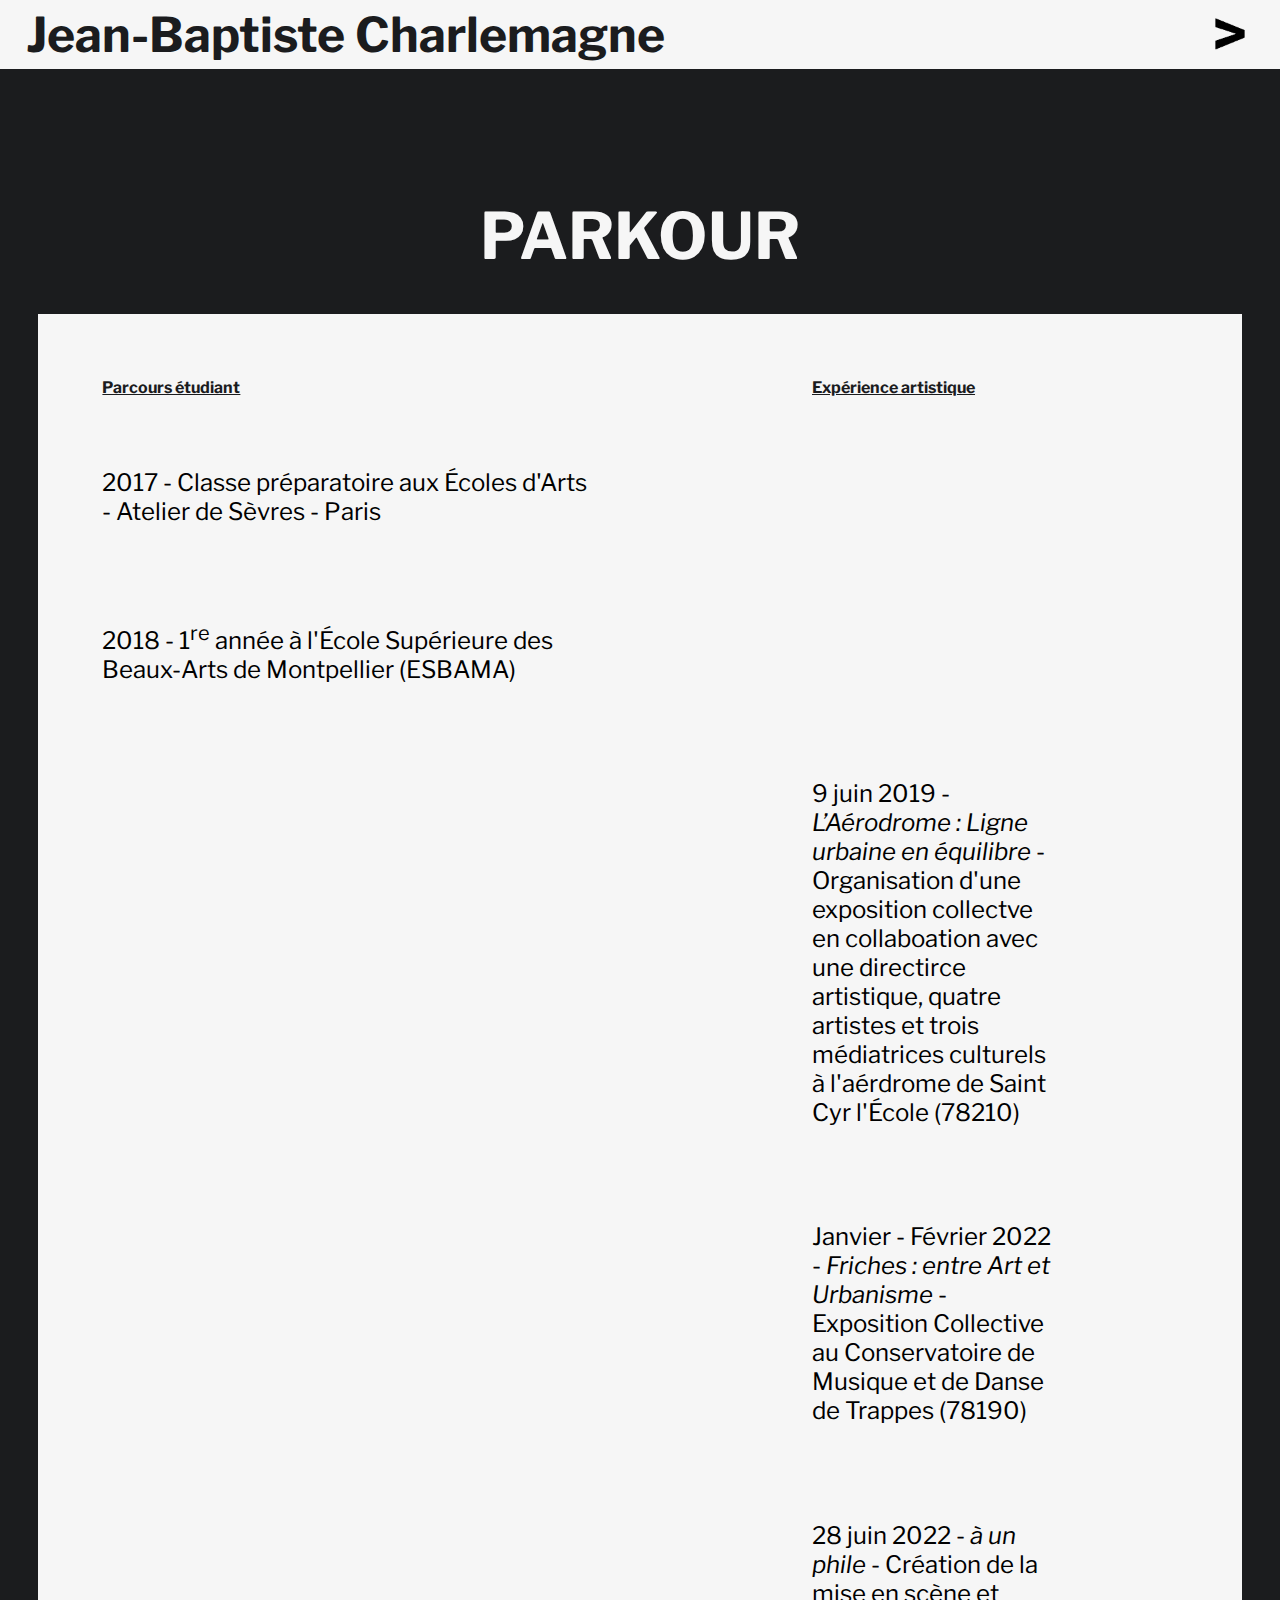
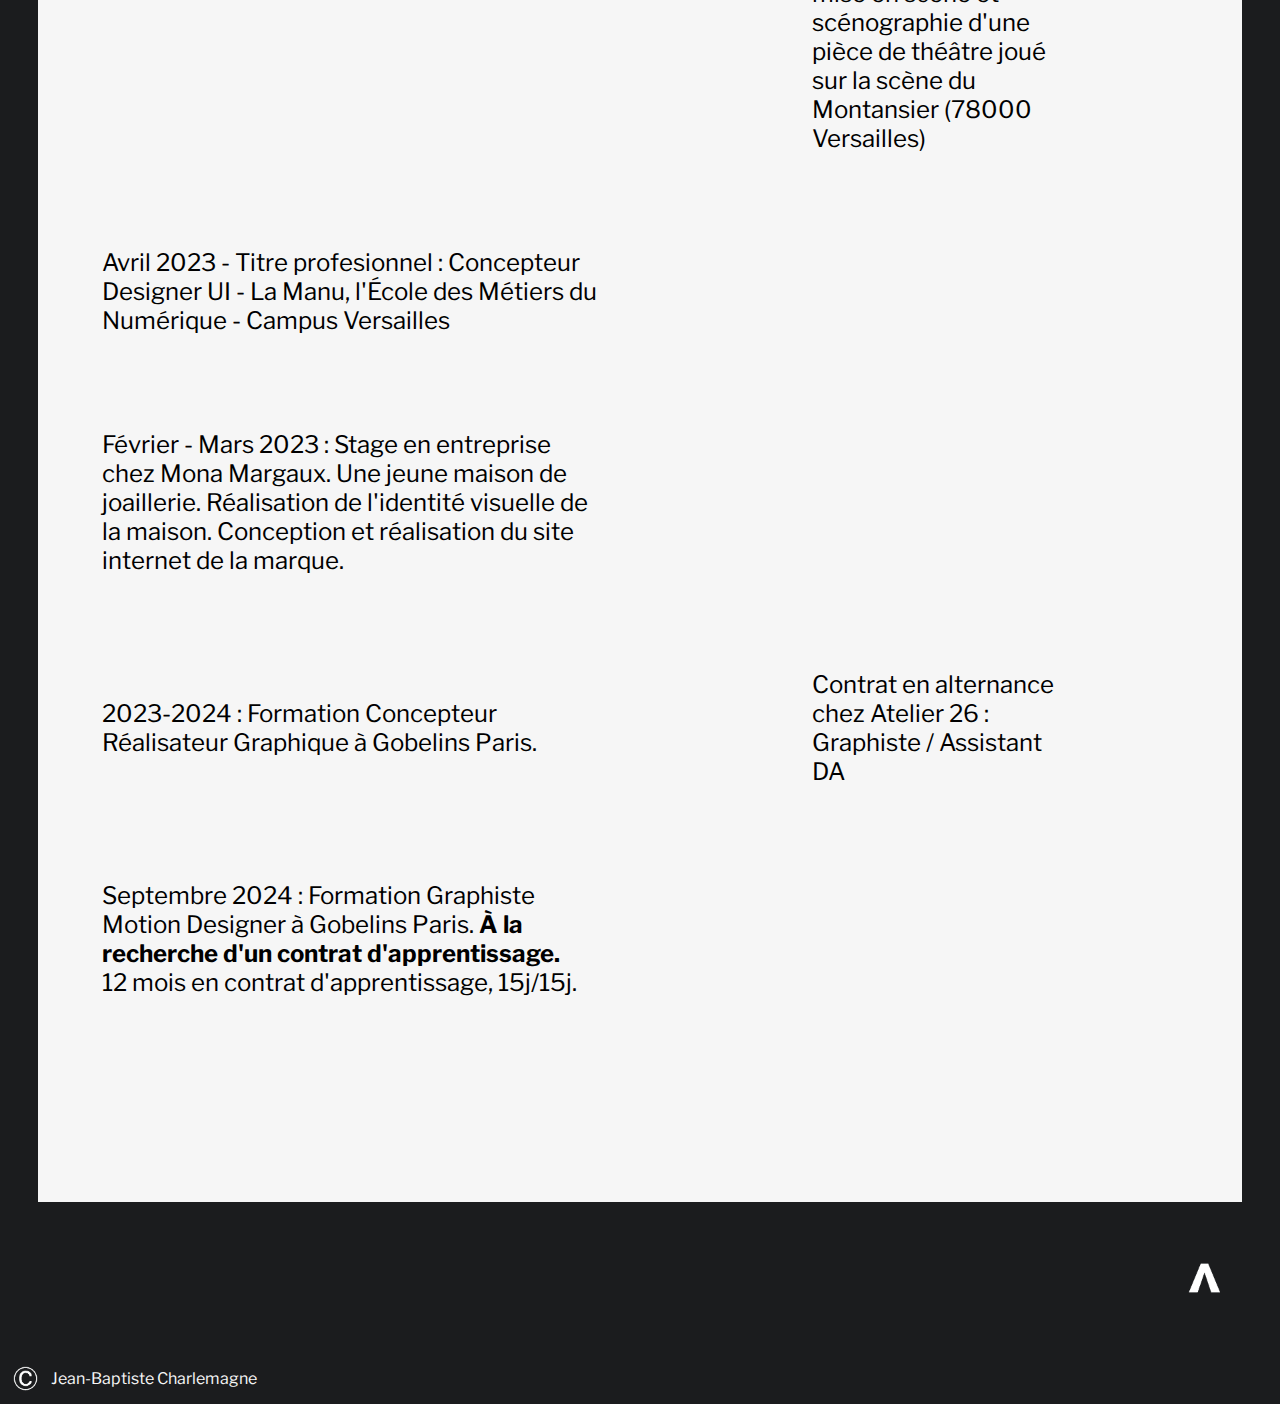
==== commit 8e68f4d8: "MAJ ABOUT 2024" ====
--- a/about.html
+++ b/about.html
@@ -33,7 +33,7 @@
             <p class="p9">Février - Mars 2023 : Stage en entreprise chez Mona Margaux. Une jeune maison de joaillerie. Réalisation de l'identité visuelle de la maison. Conception et réalisation du site internet de la marque.</p>
             <p class="p10">2023-2024 : Formation Concepteur Réalisateur Graphique à Gobelins Paris.</p>
             <p class="p11">Contrat en alternance chez Atelier 26 : Graphiste / Assistant DA</p>
-            <p class="p12">Septembre 2024 : Formation Graphiste Motion Designer à Gobelins Paris.<br><strong>À la recherche d'un contrat d'apprentissage.</strong></p>
+            <p class="p12">Septembre 2024 : Formation Graphiste Motion Designer à Gobelins Paris.<strong> À la recherche d'un contrat d'apprentissage.</strong><br>12 mois en contrat d'apprentissage, 15j/15j.</p>
         </div>
        
     <footer>
